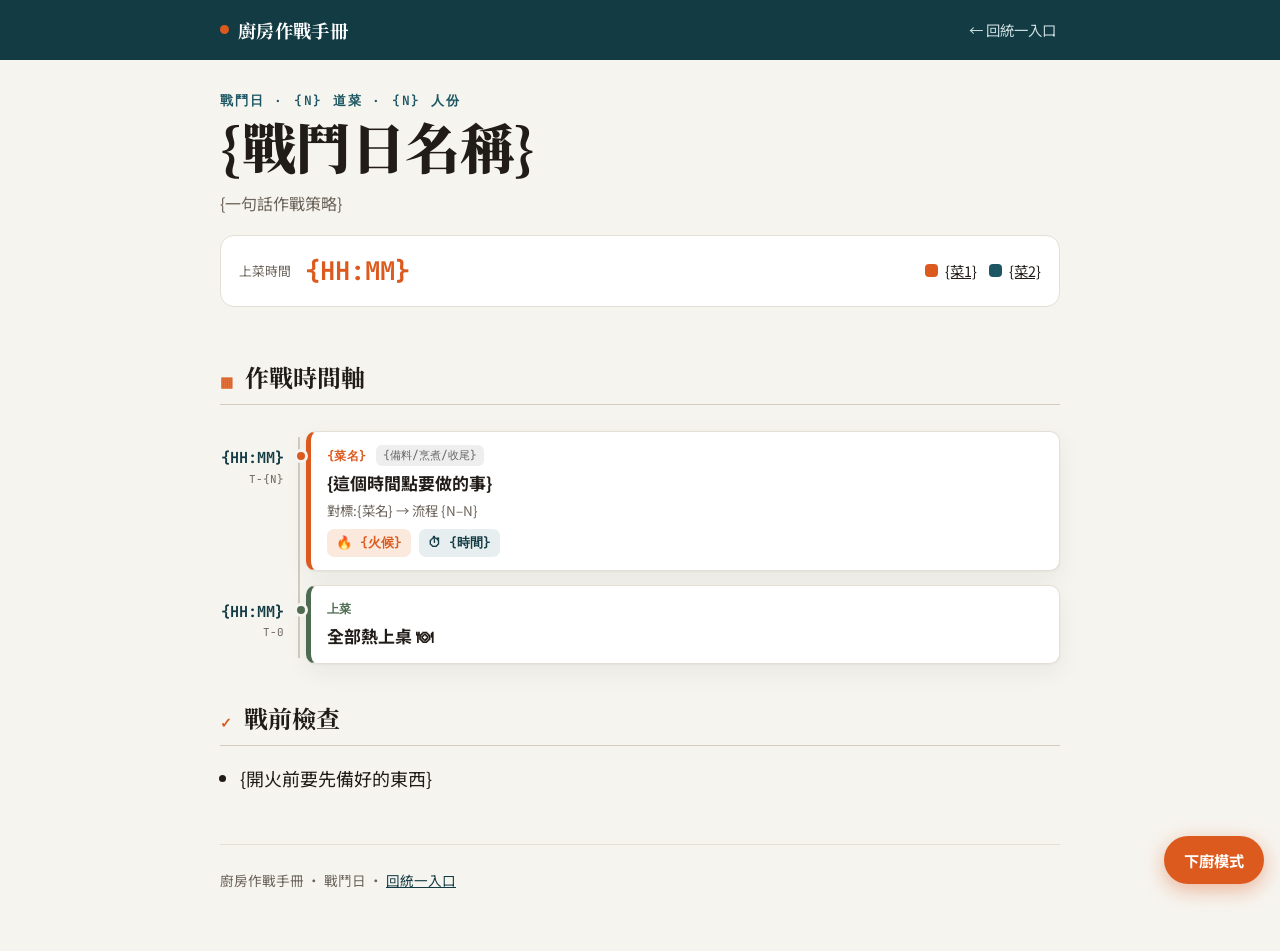
==== _templates/battle-day.template.html @ d9c63bfd "init: 廚房作戰手冊 — 統一入口 + 範例單菜 + 戰鬥日" ====
<!DOCTYPE html>
<html lang="zh-Hant">
<!--
  戰鬥日模板 — 複製到 /battle-days/{日期或代號}.html
  核心:每個 tl-item 都用 tl-ref 把步驟「對標」回某道菜的某幾個流程
  每道菜給一個 d-xxx class + 顏色,時間軸用顏色區分餐點
  完成後到 index.html 的 CATALOG.battleDays 加一筆
-->
<head>
<meta charset="UTF-8">
<meta name="viewport" content="width=device-width, initial-scale=1.0">
<title>{戰鬥日名稱} · 戰鬥日 · 廚房作戰手冊</title>
<link rel="stylesheet" href="../assets/style.css">
<style>
  /* 每道菜一個配色 */
  .d-1 { --c: #DC5A1E; }
  .d-2 { --c: #1C5763; }
  .d-3 { --c: #4E6B52; }
  .tl-item .tl-card { border-left-color: var(--c); }
  .tl-item .tl-dot  { background: var(--c); }
  .tl-item .tl-dish { color: var(--c); }
</style>
</head>
<body data-dish="battle-{id}">

<nav class="topbar">
  <div class="wrap">
    <a href="../index.html" class="brand"><span class="dot"></span>廚房作戰手冊</a>
    <span class="spacer"></span>
    <a href="../index.html" class="backlink">← 回統一入口</a>
  </div>
</nav>

<main class="wrap">
  <header class="battle-head">
    <div class="eyebrow">戰鬥日 · {N} 道菜 · {N} 人份</div>
    <h1 class="dish-title">{戰鬥日名稱}</h1>
    <p class="dish-sub">{一句話作戰策略}</p>
    <div class="serve-bar">
      <span class="lab">上菜時間</span>
      <span class="serve-time">{HH:MM}</span>
      <div class="dish-key">
        <span class="dk"><span class="swatch" style="background:#DC5A1E"></span><a href="../dishes/{id1}.html">{菜1}</a></span>
        <span class="dk"><span class="swatch" style="background:#1C5763"></span><a href="../dishes/{id2}.html">{菜2}</a></span>
      </div>
    </div>
  </header>

  <section class="section">
    <div class="section-h"><span class="num">▦</span><h2>作戰時間軸</h2></div>
    <div class="rail">

      <!-- 一個時間點 = 一張卡。class d-1/d-2 決定顏色;tl-ref 必填對標 -->
      <div class="tl-item d-1">
        <div class="tl-time">{HH:MM}<small>T-{N}</small></div>
        <span class="tl-dot"></span>
        <div class="tl-card">
          <div class="tl-meta"><span class="tl-dish">{菜名}</span><span class="tl-phase">{備料/烹煮/收尾}</span></div>
          <div class="tl-action">{這個時間點要做的事}</div>
          <div class="tl-ref">對標:{菜名} → 流程 {N–N}</div>
          <div class="step-badges"><span class="badge heat">🔥 {火候}</span><span class="badge time">⏱ {時間}</span></div>
        </div>
      </div>

      <!-- 結尾上菜 -->
      <div class="tl-item" style="--c:#4E6B52">
        <div class="tl-time">{HH:MM}<small>T-0</small></div>
        <span class="tl-dot"></span>
        <div class="tl-card">
          <div class="tl-meta"><span class="tl-dish" style="color:#4E6B52">上菜</span></div>
          <div class="tl-action">全部熱上桌 🍽</div>
        </div>
      </div>

    </div>
  </section>

  <section class="section">
    <div class="section-h"><span class="num">✓</span><h2>戰前檢查</h2></div>
    <ul class="note-list"><li>{開火前要先備好的東西}</li></ul>
  </section>

  <footer class="foot"><div>廚房作戰手冊 · 戰鬥日 · <a href="../index.html">回統一入口</a></div></footer>
</main>

<button class="cookmode-btn" id="cookBtn">下廚模式</button>
<script>
(function(){
  var key = 'done:' + (document.body.dataset.dish || location.pathname);
  var done = {}; try { done = JSON.parse(localStorage.getItem(key) || '{}'); } catch(e){}
  document.querySelectorAll('.tl-card').forEach(function(el, i){
    if (done[i]) el.classList.add('done');
    el.addEventListener('click', function(){
      el.classList.toggle('done'); done[i] = el.classList.contains('done');
      try { localStorage.setItem(key, JSON.stringify(done)); } catch(e){}
    });
  });
  var btn = document.getElementById('cookBtn');
  btn.addEventListener('click', function(){
    document.body.classList.toggle('cook');
    btn.textContent = document.body.classList.contains('cook') ? '一般模式' : '下廚模式';
  });
})();
</script>
</body>
</html>
---- assets/style.css ----
/* =========================================================================
   廚房作戰手冊 — 共用設計系統
   設計意圖:專業廚房 station card 風格。冷調不鏽鋼藍 + 爐火橙。
   廚房優先:大字、高對比、大點擊區、數字用等寬字(像儀表讀數)、可列印。
   ========================================================================= */

@import url('https://fonts.googleapis.com/css2?family=Noto+Sans+TC:wght@400;500;700;900&family=Noto+Serif+TC:wght@600;700;900&family=JetBrains+Mono:wght@400;600;700&display=swap');

:root {
  /* 色票 */
  --paper:    #F6F4EF;   /* 暖白底 */
  --card:     #FFFFFF;
  --ink:      #211C18;   /* 近黑(暖) */
  --ink-soft: #6B635A;
  --steel:    #123B44;   /* 深石油藍 — 結構、導覽、分類 */
  --steel-2:  #1C5763;
  --ember:    #DC5A1E;   /* 爐火橙 — 計時、火候、主要動作、關鍵點 */
  --ember-bg: #FBE9DD;
  --sage:     #4E6B52;   /* 冷盤 / 前置 */
  --sage-bg:  #E6EDE4;
  --line:     #E4DFD5;
  --line-2:   #D2CBBE;

  /* 字級(廚房:base 偏大) */
  --fs-base: 18px;
  --display: 'Noto Serif TC', serif;
  --body:    'Noto Sans TC', system-ui, sans-serif;
  --mono:    'JetBrains Mono', ui-monospace, monospace;

  --radius: 14px;
  --shadow: 0 1px 2px rgba(33,28,24,.04), 0 8px 24px rgba(33,28,24,.06);
  --maxw: 880px;
}

* { box-sizing: border-box; }

html { -webkit-text-size-adjust: 100%; }

body {
  margin: 0;
  font-family: var(--body);
  font-size: var(--fs-base);
  line-height: 1.65;
  color: var(--ink);
  background: var(--paper);
  -webkit-font-smoothing: antialiased;
}

a { color: inherit; }

/* ---------- 版面容器 ---------- */
.wrap { max-width: var(--maxw); margin: 0 auto; padding: 0 20px; }

/* ---------- 頂部導覽 ---------- */
.topbar {
  background: var(--steel);
  color: #fff;
  position: sticky; top: 0; z-index: 50;
}
.topbar .wrap {
  display: flex; align-items: center; gap: 14px;
  min-height: 60px;
}
.topbar a { text-decoration: none; }
.brand {
  font-family: var(--display); font-weight: 700; font-size: 1.15rem;
  letter-spacing: .02em; color: #fff; display: flex; align-items: center; gap: 9px;
}
.brand .dot { width: 9px; height: 9px; border-radius: 50%; background: var(--ember); flex: none; }
.topbar .spacer { flex: 1; }
.backlink {
  font-size: .9rem; color: #cfe0e2; text-decoration: none;
  display: inline-flex; align-items: center; gap: 6px; padding: 8px 4px;
}
.backlink:hover { color: #fff; }

/* ---------- 食譜頁頭 ---------- */
.dish-header { padding: 30px 0 22px; border-bottom: 2px solid var(--ink); margin-bottom: 28px; }
.eyebrow {
  font-family: var(--mono); font-size: .8rem; font-weight: 600;
  letter-spacing: .14em; text-transform: uppercase; color: var(--steel-2);
}
.dish-title {
  font-family: var(--display); font-weight: 900;
  font-size: clamp(2.2rem, 7vw, 3.4rem); line-height: 1.05;
  margin: 6px 0 2px; letter-spacing: .01em;
}
.dish-sub { color: var(--ink-soft); font-size: 1rem; margin-bottom: 16px; }

/* 規格列(份量 / 時間 / 難度) */
.spec-row { display: flex; flex-wrap: wrap; gap: 10px; }
.spec {
  display: flex; flex-direction: column; gap: 1px;
  background: var(--card); border: 1px solid var(--line);
  border-radius: 10px; padding: 8px 14px; min-width: 84px;
}
.spec .k { font-size: .72rem; color: var(--ink-soft); letter-spacing: .06em; }
.spec .v { font-family: var(--mono); font-weight: 600; font-size: 1.05rem; color: var(--steel); }

.tags { display: flex; flex-wrap: wrap; gap: 7px; margin-top: 14px; }
.tag {
  font-size: .82rem; padding: 3px 11px; border-radius: 999px;
  background: var(--sage-bg); color: var(--sage); font-weight: 500;
}

/* ---------- 區塊標題 ---------- */
.section { margin: 34px 0; }
.section-h {
  display: flex; align-items: baseline; gap: 12px; margin-bottom: 16px;
  padding-bottom: 8px; border-bottom: 1px solid var(--line-2);
}
.section-h h2 {
  font-family: var(--display); font-weight: 700; font-size: 1.5rem; margin: 0;
}
.section-h .num {
  font-family: var(--mono); font-size: .85rem; font-weight: 700; color: var(--ember);
}

/* ---------- 食材 ---------- */
.ing-group { margin-bottom: 18px; }
.ing-group > h3 {
  font-size: .95rem; font-weight: 700; color: var(--steel);
  margin: 0 0 8px; letter-spacing: .03em;
}
.ing-list { list-style: none; margin: 0; padding: 0; }
.ing-list li {
  display: flex; align-items: baseline; gap: 10px;
  padding: 9px 4px; border-bottom: 1px dashed var(--line);
}
.ing-list .name { flex: 1; }
.ing-list .note { color: var(--ink-soft); font-size: .88rem; }
.ing-list .amt {
  font-family: var(--mono); font-weight: 600; color: var(--steel);
  white-space: nowrap; font-size: .98rem;
}

/* ---------- 步驟 ---------- */
.steps { list-style: none; margin: 0; padding: 0; counter-reset: step; }
.step {
  position: relative; display: grid;
  grid-template-columns: 44px 1fr; gap: 16px;
  padding: 18px 16px 18px 14px; margin-bottom: 12px;
  background: var(--card); border: 1px solid var(--line);
  border-radius: var(--radius); box-shadow: var(--shadow);
  cursor: pointer; transition: opacity .15s, border-color .15s;
}
.step::before {
  counter-increment: step; content: counter(step);
  font-family: var(--mono); font-weight: 700; font-size: 1.25rem;
  color: #fff; background: var(--steel);
  width: 44px; height: 44px; border-radius: 11px;
  display: flex; align-items: center; justify-content: center;
}
.step.done { opacity: .42; }
.step.done .step-body { text-decoration: line-through; text-decoration-color: var(--ink-soft); }
.step.done::before { background: var(--sage); }
.step-title { font-weight: 700; font-size: 1.12rem; margin-bottom: 3px; }
.step-detail { color: var(--ink); }
.step-badges { display: flex; flex-wrap: wrap; gap: 8px; margin-top: 10px; }
.badge {
  font-family: var(--mono); font-size: .82rem; font-weight: 600;
  padding: 3px 9px; border-radius: 7px; display: inline-flex; align-items: center; gap: 5px;
}
.badge.heat { background: var(--ember-bg); color: var(--ember); }
.badge.time { background: #E7EEF0; color: var(--steel); }
.badge.temp { background: #EFEAF7; color: #5B428E; }
.step-key {
  margin-top: 11px; padding: 9px 12px; border-left: 3px solid var(--ember);
  background: var(--ember-bg); border-radius: 0 8px 8px 0;
  font-size: .92rem; color: #8a3a14;
}
.step-key b { color: var(--ember); }

/* ---------- 標準化指標(精緻化重點) ---------- */
.standard {
  background: var(--steel); color: #eaf1f2; border-radius: var(--radius);
  padding: 20px 22px;
}
.standard h2 { color: #fff; font-family: var(--display); margin: 0 0 14px; font-size: 1.3rem; }
.standard dl { margin: 0; display: grid; gap: 12px; }
.standard dt {
  font-family: var(--mono); font-size: .76rem; letter-spacing: .1em;
  text-transform: uppercase; color: var(--ember); margin-bottom: 2px;
}
.standard dd { margin: 0; color: #dce6e7; }

/* ---------- 一般卡片 / 提示 ---------- */
.note-list { padding-left: 1.1em; }
.note-list li { margin-bottom: 6px; }

/* =========================================================================
   統一入口 HUB
   ========================================================================= */
.hero { padding: 44px 0 26px; }
.hero .eyebrow { margin-bottom: 8px; }
.hero h1 {
  font-family: var(--display); font-weight: 900;
  font-size: clamp(2.4rem, 8vw, 4rem); line-height: 1.02; margin: 0 0 10px;
}
.hero p { color: var(--ink-soft); max-width: 52ch; font-size: 1.05rem; margin: 0; }

.filterbar { display: flex; flex-wrap: wrap; gap: 8px; margin: 8px 0 26px; }
.chip {
  font-size: .9rem; padding: 7px 15px; border-radius: 999px; cursor: pointer;
  border: 1px solid var(--line-2); background: var(--card); color: var(--ink-soft);
  font-family: var(--body); transition: all .12s;
}
.chip:hover { border-color: var(--steel); color: var(--steel); }
.chip.active { background: var(--steel); color: #fff; border-color: var(--steel); }

.section-label {
  font-family: var(--mono); font-size: .82rem; font-weight: 700; letter-spacing: .12em;
  text-transform: uppercase; color: var(--steel-2);
  display: flex; align-items: center; gap: 10px; margin: 30px 0 14px;
}
.section-label::after { content: ""; flex: 1; height: 1px; background: var(--line-2); }

.grid { display: grid; grid-template-columns: repeat(auto-fill, minmax(240px, 1fr)); gap: 16px; }

.card-link { text-decoration: none; color: inherit; display: block; }
.dish-card {
  background: var(--card); border: 1px solid var(--line); border-radius: var(--radius);
  padding: 18px 18px 16px; box-shadow: var(--shadow);
  transition: transform .14s, box-shadow .14s, border-color .14s; height: 100%;
}
.card-link:hover .dish-card {
  transform: translateY(-3px); border-color: var(--steel-2);
  box-shadow: 0 10px 30px rgba(18,59,68,.14);
}
.dish-card .cat { font-family: var(--mono); font-size: .74rem; letter-spacing: .08em; color: var(--ember); font-weight: 600; }
.dish-card .nm { font-family: var(--display); font-weight: 700; font-size: 1.5rem; margin: 4px 0 8px; line-height: 1.15; }
.dish-card .meta { display: flex; gap: 12px; color: var(--ink-soft); font-size: .85rem; }
.dish-card .meta .mono { font-family: var(--mono); }
.dish-card .ct { display: flex; flex-wrap: wrap; gap: 5px; margin-top: 11px; }
.dish-card .ct .tag { font-size: .74rem; padding: 2px 8px; }

/* 戰鬥日卡片 */
.battle-card {
  background: linear-gradient(135deg, var(--steel) 0%, #0c2c33 100%);
  color: #eaf1f2; border-radius: var(--radius); padding: 20px;
  box-shadow: var(--shadow); transition: transform .14s, box-shadow .14s; height: 100%;
}
.card-link:hover .battle-card { transform: translateY(-3px); box-shadow: 0 12px 32px rgba(12,44,51,.3); }
.battle-card .bd-date { font-family: var(--mono); font-size: .8rem; color: var(--ember); font-weight: 600; letter-spacing: .06em; }
.battle-card .bd-name { font-family: var(--display); font-weight: 700; font-size: 1.45rem; margin: 5px 0 10px; color: #fff; }
.battle-card .bd-dishes { font-size: .9rem; color: #b9cccd; }
.battle-card .bd-foot { margin-top: 14px; font-family: var(--mono); font-size: .8rem; color: #9fd9c9; }

/* =========================================================================
   戰鬥日 — 時間軸(signature 元素)
   ========================================================================= */
.battle-head { padding: 30px 0 10px; }
.serve-bar {
  display: flex; flex-wrap: wrap; align-items: center; gap: 14px;
  background: var(--card); border: 1px solid var(--line); border-radius: var(--radius);
  padding: 14px 18px; margin: 18px 0 6px;
}
.serve-bar .lab { font-size: .8rem; color: var(--ink-soft); }
.serve-bar .serve-time { font-family: var(--mono); font-weight: 700; font-size: 1.6rem; color: var(--ember); }
.serve-bar .dish-key { display: flex; flex-wrap: wrap; gap: 12px; margin-left: auto; }
.dk { display: inline-flex; align-items: center; gap: 7px; font-size: .9rem; }
.dk .swatch { width: 13px; height: 13px; border-radius: 4px; flex: none; }

.rail { position: relative; margin: 26px 0; padding-left: 86px; }
.rail::before {
  content: ""; position: absolute; left: 78px; top: 6px; bottom: 6px;
  width: 2px; background: var(--line-2);
}
.tl-item { position: relative; margin-bottom: 14px; }
.tl-time {
  position: absolute; left: -86px; top: 14px; width: 64px; text-align: right;
  font-family: var(--mono); font-weight: 700; font-size: .95rem; color: var(--steel);
}
.tl-time small { display: block; font-size: .68rem; color: var(--ink-soft); font-weight: 400; }
.tl-dot {
  position: absolute; left: -12px; top: 18px; width: 14px; height: 14px;
  border-radius: 50%; border: 3px solid var(--paper); z-index: 2;
}
.tl-card {
  background: var(--card); border: 1px solid var(--line); border-left-width: 5px;
  border-radius: 10px; padding: 13px 16px; box-shadow: var(--shadow);
  cursor: pointer; transition: opacity .15s;
}
.tl-card.done { opacity: .42; }
.tl-card.done .tl-action { text-decoration: line-through; }
.tl-meta { display: flex; align-items: center; gap: 9px; margin-bottom: 3px; flex-wrap: wrap; }
.tl-dish { font-size: .76rem; font-weight: 700; font-family: var(--mono); letter-spacing: .04em; }
.tl-phase { font-size: .7rem; padding: 1px 7px; border-radius: 6px; background: #eee; color: #666; font-family: var(--mono); }
.tl-action { font-weight: 700; font-size: 1.06rem; }
.tl-ref { font-size: .84rem; color: var(--ink-soft); margin-top: 2px; }
.tl-card .step-badges { margin-top: 8px; }

/* ---------- 下廚模式(放大 + 收掉非必要) ---------- */
.cookmode-btn {
  position: fixed; right: 16px; bottom: 16px; z-index: 60;
  background: var(--ember); color: #fff; border: none; border-radius: 999px;
  padding: 13px 20px; font-family: var(--body); font-weight: 700; font-size: .95rem;
  box-shadow: 0 6px 20px rgba(220,90,30,.4); cursor: pointer;
}
body.cook { --fs-base: 21px; }
body.cook .dish-sub, body.cook .tags, body.cook .standard, body.cook .note-list { }
body.cook .step-title { font-size: 1.3rem; }
body.cook .tl-action { font-size: 1.25rem; }

/* ---------- 頁尾 ---------- */
.foot { border-top: 1px solid var(--line); margin-top: 50px; padding: 24px 0 60px; color: var(--ink-soft); font-size: .85rem; }
.foot a { color: var(--steel); }

/* ---------- 可用性:focus / reduced motion ---------- */
:focus-visible { outline: 3px solid var(--ember); outline-offset: 2px; border-radius: 4px; }
@media (prefers-reduced-motion: reduce) { * { transition: none !important; } }

/* ---------- 響應式 ---------- */
@media (max-width: 560px) {
  .rail { padding-left: 64px; }
  .rail::before { left: 56px; }
  .tl-time { left: -64px; width: 48px; }
  .serve-bar .dish-key { margin-left: 0; width: 100%; }
}

/* ---------- 列印(印成 station card) ---------- */
@media print {
  .topbar, .cookmode-btn, .filterbar { display: none !important; }
  body { background: #fff; font-size: 12pt; }
  .step, .tl-card, .dish-card { box-shadow: none; break-inside: avoid; }
  .standard { background: #fff; color: #000; border: 1.5px solid #000; }
  .standard h2, .standard dd { color: #000; }
}
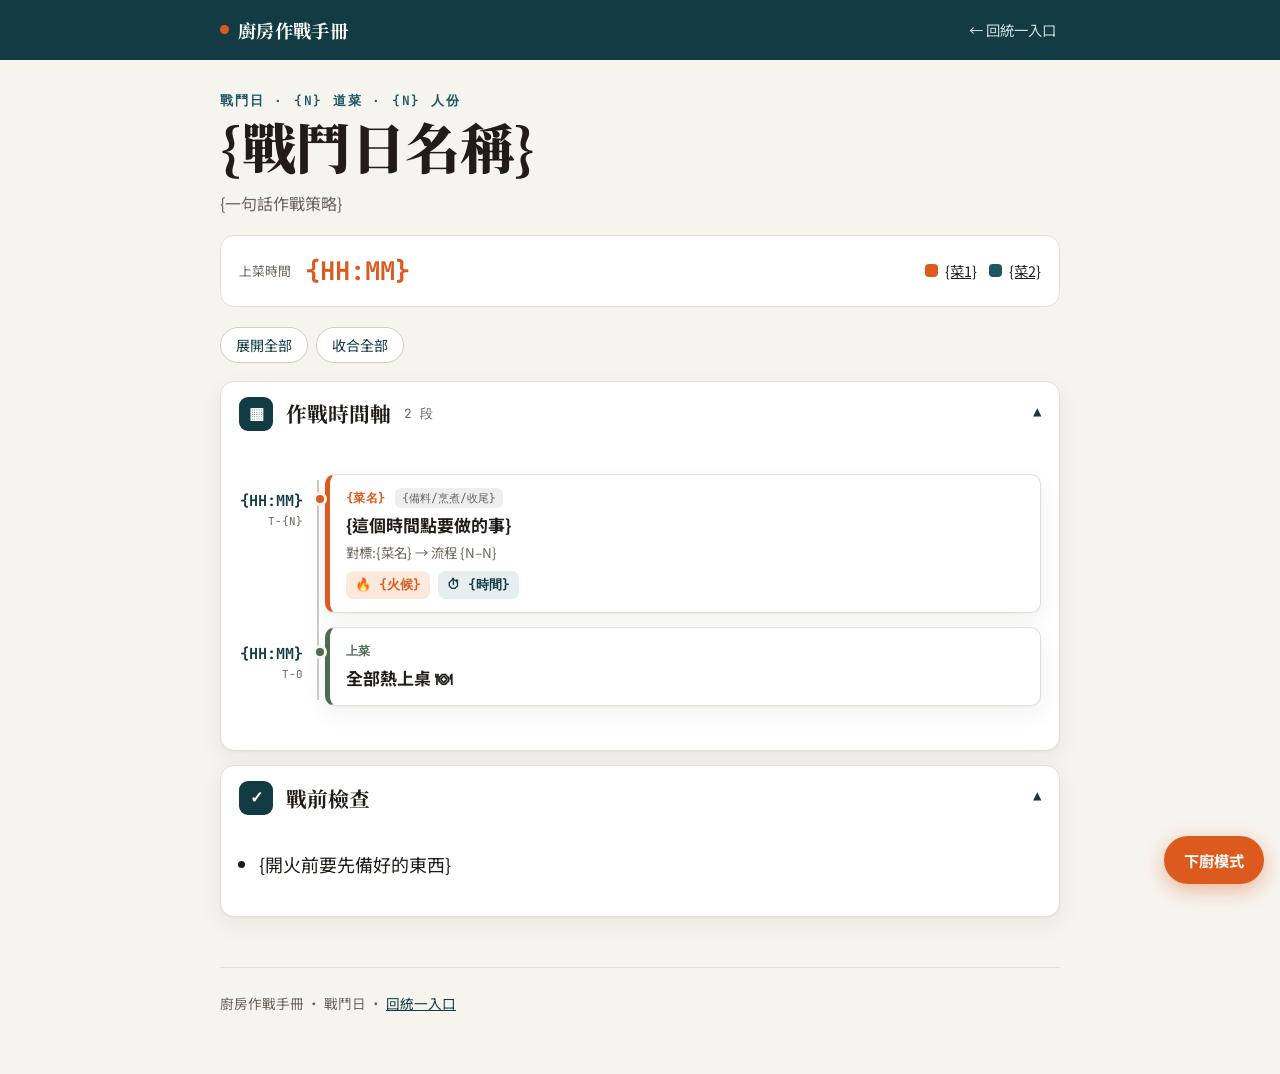
==== commit 96f699fe: "redesign: 食材/前置/流程/標準化/備註 改為互動式收摺手風琴(展開收合全部 + 狀態記憶 + 列印自動展開)" ====
--- a/_templates/battle-day.template.html
+++ b/_templates/battle-day.template.html
@@ -1,10 +1,9 @@
 <!DOCTYPE html>
 <html lang="zh-Hant">
 <!--
-  戰鬥日模板 — 複製到 /battle-days/{日期或代號}.html
-  核心:每個 tl-item 都用 tl-ref 把步驟「對標」回某道菜的某幾個流程
-  每道菜給一個 d-xxx class + 顏色,時間軸用顏色區分餐點
-  完成後到 index.html 的 CATALOG.battleDays 加一筆
+  戰鬥日模板(手風琴版)— 複製到 /battle-days/{日期或代號}.html
+  核心:時間軸每張卡用 tl-ref 把步驟「對標」回某道菜的某幾個流程
+  每道菜給一個 d-1/d-2 class + 顏色;完成後到 index.html 的 CATALOG.battleDays 加一筆
 -->
 <head>
 <meta charset="UTF-8">
@@ -12,7 +11,6 @@
 <title>{戰鬥日名稱} · 戰鬥日 · 廚房作戰手冊</title>
 <link rel="stylesheet" href="../assets/style.css">
 <style>
-  /* 每道菜一個配色 */
   .d-1 { --c: #DC5A1E; }
   .d-2 { --c: #1C5763; }
   .d-3 { --c: #4E6B52; }
@@ -46,39 +44,45 @@
     </div>
   </header>
 
-  <section class="section">
-    <div class="section-h"><span class="num">▦</span><h2>作戰時間軸</h2></div>
-    <div class="rail">
+  <div class="acc-controls">
+    <button class="chip-btn" id="expandAll">展開全部</button>
+    <button class="chip-btn" id="collapseAll">收合全部</button>
+  </div>
 
-      <!-- 一個時間點 = 一張卡。class d-1/d-2 決定顏色;tl-ref 必填對標 -->
-      <div class="tl-item d-1">
-        <div class="tl-time">{HH:MM}<small>T-{N}</small></div>
-        <span class="tl-dot"></span>
-        <div class="tl-card">
-          <div class="tl-meta"><span class="tl-dish">{菜名}</span><span class="tl-phase">{備料/烹煮/收尾}</span></div>
-          <div class="tl-action">{這個時間點要做的事}</div>
-          <div class="tl-ref">對標:{菜名} → 流程 {N–N}</div>
-          <div class="step-badges"><span class="badge heat">🔥 {火候}</span><span class="badge time">⏱ {時間}</span></div>
+  <details class="acc" open>
+    <summary><span class="acc-badge">▦</span><span class="acc-title">作戰時間軸</span><span class="acc-count"></span><span class="acc-chev">▾</span></summary>
+    <div class="acc-body">
+      <div class="rail">
+
+        <!-- 一個時間點 = 一張卡。class d-1/d-2 決定顏色;tl-ref 必填對標 -->
+        <div class="tl-item d-1">
+          <div class="tl-time">{HH:MM}<small>T-{N}</small></div>
+          <span class="tl-dot"></span>
+          <div class="tl-card">
+            <div class="tl-meta"><span class="tl-dish">{菜名}</span><span class="tl-phase">{備料/烹煮/收尾}</span></div>
+            <div class="tl-action">{這個時間點要做的事}</div>
+            <div class="tl-ref">對標:{菜名} → 流程 {N–N}</div>
+            <div class="step-badges"><span class="badge heat">🔥 {火候}</span><span class="badge time">⏱ {時間}</span></div>
+          </div>
         </div>
+
+        <div class="tl-item" style="--c:#4E6B52">
+          <div class="tl-time">{HH:MM}<small>T-0</small></div>
+          <span class="tl-dot"></span>
+          <div class="tl-card">
+            <div class="tl-meta"><span class="tl-dish" style="color:#4E6B52">上菜</span></div>
+            <div class="tl-action">全部熱上桌 🍽</div>
+          </div>
+        </div>
+
       </div>
+    </div>
+  </details>
 
-      <!-- 結尾上菜 -->
-      <div class="tl-item" style="--c:#4E6B52">
-        <div class="tl-time">{HH:MM}<small>T-0</small></div>
-        <span class="tl-dot"></span>
-        <div class="tl-card">
-          <div class="tl-meta"><span class="tl-dish" style="color:#4E6B52">上菜</span></div>
-          <div class="tl-action">全部熱上桌 🍽</div>
-        </div>
-      </div>
-
-    </div>
-  </section>
-
-  <section class="section">
-    <div class="section-h"><span class="num">✓</span><h2>戰前檢查</h2></div>
-    <ul class="note-list"><li>{開火前要先備好的東西}</li></ul>
-  </section>
+  <details class="acc" open>
+    <summary><span class="acc-badge">✓</span><span class="acc-title">戰前檢查</span><span class="acc-chev">▾</span></summary>
+    <div class="acc-body"><ul class="note-list"><li>{開火前要先備好的東西}</li></ul></div>
+  </details>
 
   <footer class="foot"><div>廚房作戰手冊 · 戰鬥日 · <a href="../index.html">回統一入口</a></div></footer>
 </main>
@@ -86,20 +90,31 @@
 <button class="cookmode-btn" id="cookBtn">下廚模式</button>
 <script>
 (function(){
-  var key = 'done:' + (document.body.dataset.dish || location.pathname);
-  var done = {}; try { done = JSON.parse(localStorage.getItem(key) || '{}'); } catch(e){}
-  document.querySelectorAll('.tl-card').forEach(function(el, i){
-    if (done[i]) el.classList.add('done');
-    el.addEventListener('click', function(){
-      el.classList.toggle('done'); done[i] = el.classList.contains('done');
-      try { localStorage.setItem(key, JSON.stringify(done)); } catch(e){}
-    });
+  var page = document.body.dataset.dish || location.pathname;
+  var accs = Array.prototype.slice.call(document.querySelectorAll('details.acc'));
+  var akey = 'acc:' + page, astate = {};
+  try { astate = JSON.parse(localStorage.getItem(akey) || '{}'); } catch(e){}
+  accs.forEach(function(d, i){
+    if (astate.hasOwnProperty(i)) d.open = astate[i];
+    var cnt = d.querySelector('.acc-count');
+    if (cnt) { var cards = d.querySelectorAll('.tl-card'); if (cards.length) cnt.textContent = cards.length + ' 段'; }
+    d.addEventListener('toggle', function(){ astate[i]=d.open; try{localStorage.setItem(akey,JSON.stringify(astate));}catch(e){} });
   });
-  var btn = document.getElementById('cookBtn');
-  btn.addEventListener('click', function(){
-    document.body.classList.toggle('cook');
-    btn.textContent = document.body.classList.contains('cook') ? '一般模式' : '下廚模式';
+  function setAll(open){ accs.forEach(function(d,i){ d.open=open; astate[i]=open; }); try{localStorage.setItem(akey,JSON.stringify(astate));}catch(e){} }
+  var bE=document.getElementById('expandAll'), bC=document.getElementById('collapseAll');
+  if(bE) bE.addEventListener('click',function(){setAll(true);});
+  if(bC) bC.addEventListener('click',function(){setAll(false);});
+
+  var dkey='done:'+page, done={};
+  try{done=JSON.parse(localStorage.getItem(dkey)||'{}');}catch(e){}
+  document.querySelectorAll('.tl-card').forEach(function(el,i){
+    if(done[i]) el.classList.add('done');
+    el.addEventListener('click',function(){ el.classList.toggle('done'); done[i]=el.classList.contains('done'); try{localStorage.setItem(dkey,JSON.stringify(done));}catch(e){} });
   });
+  var btn=document.getElementById('cookBtn');
+  if(btn) btn.addEventListener('click',function(){ document.body.classList.toggle('cook'); btn.textContent=document.body.classList.contains('cook')?'一般模式':'下廚模式'; });
+  window.addEventListener('beforeprint',function(){accs.forEach(function(d){d.dataset.po=d.open?'1':'0';d.open=true;});});
+  window.addEventListener('afterprint',function(){accs.forEach(function(d){d.open=d.dataset.po==='1';});});
 })();
 </script>
 </body>
--- a/assets/style.css
+++ b/assets/style.css
@@ -326,3 +326,59 @@
   .standard { background: #fff; color: #000; border: 1.5px solid #000; }
   .standard h2, .standard dd { color: #000; }
 }
+
+/* =========================================================================
+   手風琴(互動式收摺)— v2
+   ========================================================================= */
+.acc-controls { display: flex; gap: 8px; margin: 4px 0 18px; }
+.chip-btn {
+  font-family: var(--body); font-size: .88rem; padding: 7px 15px; border-radius: 999px;
+  border: 1px solid var(--line-2); background: var(--card); color: var(--steel); cursor: pointer;
+  transition: border-color .12s, background .12s;
+}
+.chip-btn:hover { border-color: var(--steel); background: #fff; }
+
+details.acc {
+  border: 1px solid var(--line); border-radius: var(--radius); background: var(--card);
+  margin-bottom: 14px; box-shadow: var(--shadow); overflow: hidden;
+}
+details.acc > summary {
+  list-style: none; cursor: pointer; display: flex; align-items: center; gap: 13px;
+  padding: 15px 18px; user-select: none;
+}
+details.acc > summary::-webkit-details-marker { display: none; }
+details.acc > summary:hover { background: rgba(18,59,68,.035); }
+.acc-badge {
+  font-family: var(--mono); font-weight: 700; font-size: 1rem; color: #fff; background: var(--steel);
+  width: 34px; height: 34px; border-radius: 9px; display: flex; align-items: center; justify-content: center; flex: none;
+}
+.acc-title { font-family: var(--display); font-weight: 700; font-size: 1.3rem; line-height: 1.1; }
+.acc-count { font-family: var(--mono); font-size: .8rem; color: var(--ink-soft); }
+.acc-chev { margin-left: auto; font-size: 1.05rem; color: var(--steel); transition: transform .2s; }
+details.acc[open] > summary .acc-chev { transform: rotate(180deg); }
+.acc-body { padding: 2px 18px 18px; }
+details.acc[open] > .acc-body { animation: accIn .18s ease; }
+@keyframes accIn { from { opacity: 0; transform: translateY(-5px); } to { opacity: 1; transform: none; } }
+
+/* 收摺內的步驟卡降低層次,避免「卡中卡」 */
+details.acc .step { box-shadow: none; }
+
+/* 標準化指標:重點款,summary 用鋼藍強調 */
+.acc--key > summary { background: var(--steel); }
+.acc--key > summary:hover { background: #0f343c; }
+.acc--key > summary .acc-title { color: #fff; }
+.acc--key > summary .acc-badge { background: #fff; color: var(--steel); }
+.acc--key > summary .acc-chev { color: #cfe0e2; }
+.std-dl { margin: 0; display: grid; gap: 14px; }
+.std-dl dt { font-family: var(--mono); font-size: .74rem; letter-spacing: .1em; text-transform: uppercase; color: var(--ember); margin-bottom: 3px; }
+.std-dl dd { margin: 0; color: var(--ink); }
+
+@media (max-width: 560px) {
+  .acc-title { font-size: 1.15rem; }
+  .acc-badge { width: 30px; height: 30px; }
+}
+@media print {
+  .acc-controls, .acc-chev { display: none !important; }
+  details.acc { box-shadow: none; break-inside: avoid; }
+  details.acc > summary { background: #f0ede7 !important; }
+}
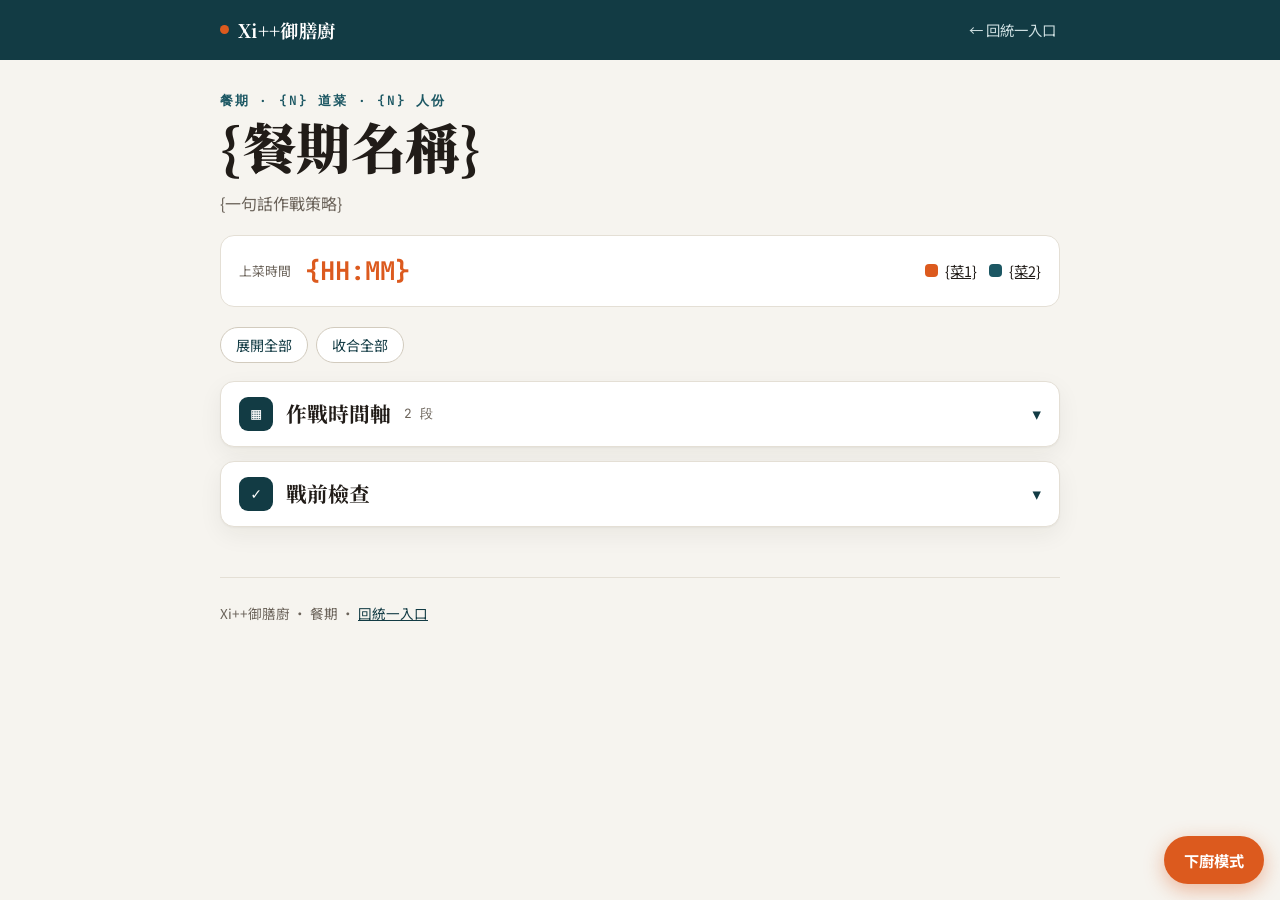
==== commit 8255a3ec: "改名 Xi++御膳廚;分類改 食譜/餐期;收摺改預設收合;新增首道食譜 XiXi流牛肉麵" ====
--- a/_templates/battle-day.template.html
+++ b/_templates/battle-day.template.html
@@ -1,14 +1,14 @@
 <!DOCTYPE html>
 <html lang="zh-Hant">
 <!--
-  戰鬥日模板(手風琴版)— 複製到 /battle-days/{日期或代號}.html
+  餐期模板(手風琴版)— 複製到 /battle-days/{日期或代號}.html
   核心:時間軸每張卡用 tl-ref 把步驟「對標」回某道菜的某幾個流程
   每道菜給一個 d-1/d-2 class + 顏色;完成後到 index.html 的 CATALOG.battleDays 加一筆
 -->
 <head>
 <meta charset="UTF-8">
 <meta name="viewport" content="width=device-width, initial-scale=1.0">
-<title>{戰鬥日名稱} · 戰鬥日 · 廚房作戰手冊</title>
+<title>{餐期名稱} · 餐期 · Xi++御膳廚</title>
 <link rel="stylesheet" href="../assets/style.css">
 <style>
   .d-1 { --c: #DC5A1E; }
@@ -23,7 +23,7 @@
 
 <nav class="topbar">
   <div class="wrap">
-    <a href="../index.html" class="brand"><span class="dot"></span>廚房作戰手冊</a>
+    <a href="../index.html" class="brand"><span class="dot"></span>Xi++御膳廚</a>
     <span class="spacer"></span>
     <a href="../index.html" class="backlink">← 回統一入口</a>
   </div>
@@ -31,8 +31,8 @@
 
 <main class="wrap">
   <header class="battle-head">
-    <div class="eyebrow">戰鬥日 · {N} 道菜 · {N} 人份</div>
-    <h1 class="dish-title">{戰鬥日名稱}</h1>
+    <div class="eyebrow">餐期 · {N} 道菜 · {N} 人份</div>
+    <h1 class="dish-title">{餐期名稱}</h1>
     <p class="dish-sub">{一句話作戰策略}</p>
     <div class="serve-bar">
       <span class="lab">上菜時間</span>
@@ -49,7 +49,7 @@
     <button class="chip-btn" id="collapseAll">收合全部</button>
   </div>
 
-  <details class="acc" open>
+  <details class="acc">
     <summary><span class="acc-badge">▦</span><span class="acc-title">作戰時間軸</span><span class="acc-count"></span><span class="acc-chev">▾</span></summary>
     <div class="acc-body">
       <div class="rail">
@@ -79,12 +79,12 @@
     </div>
   </details>
 
-  <details class="acc" open>
+  <details class="acc">
     <summary><span class="acc-badge">✓</span><span class="acc-title">戰前檢查</span><span class="acc-chev">▾</span></summary>
     <div class="acc-body"><ul class="note-list"><li>{開火前要先備好的東西}</li></ul></div>
   </details>
 
-  <footer class="foot"><div>廚房作戰手冊 · 戰鬥日 · <a href="../index.html">回統一入口</a></div></footer>
+  <footer class="foot"><div>Xi++御膳廚 · 餐期 · <a href="../index.html">回統一入口</a></div></footer>
 </main>
 
 <button class="cookmode-btn" id="cookBtn">下廚模式</button>
